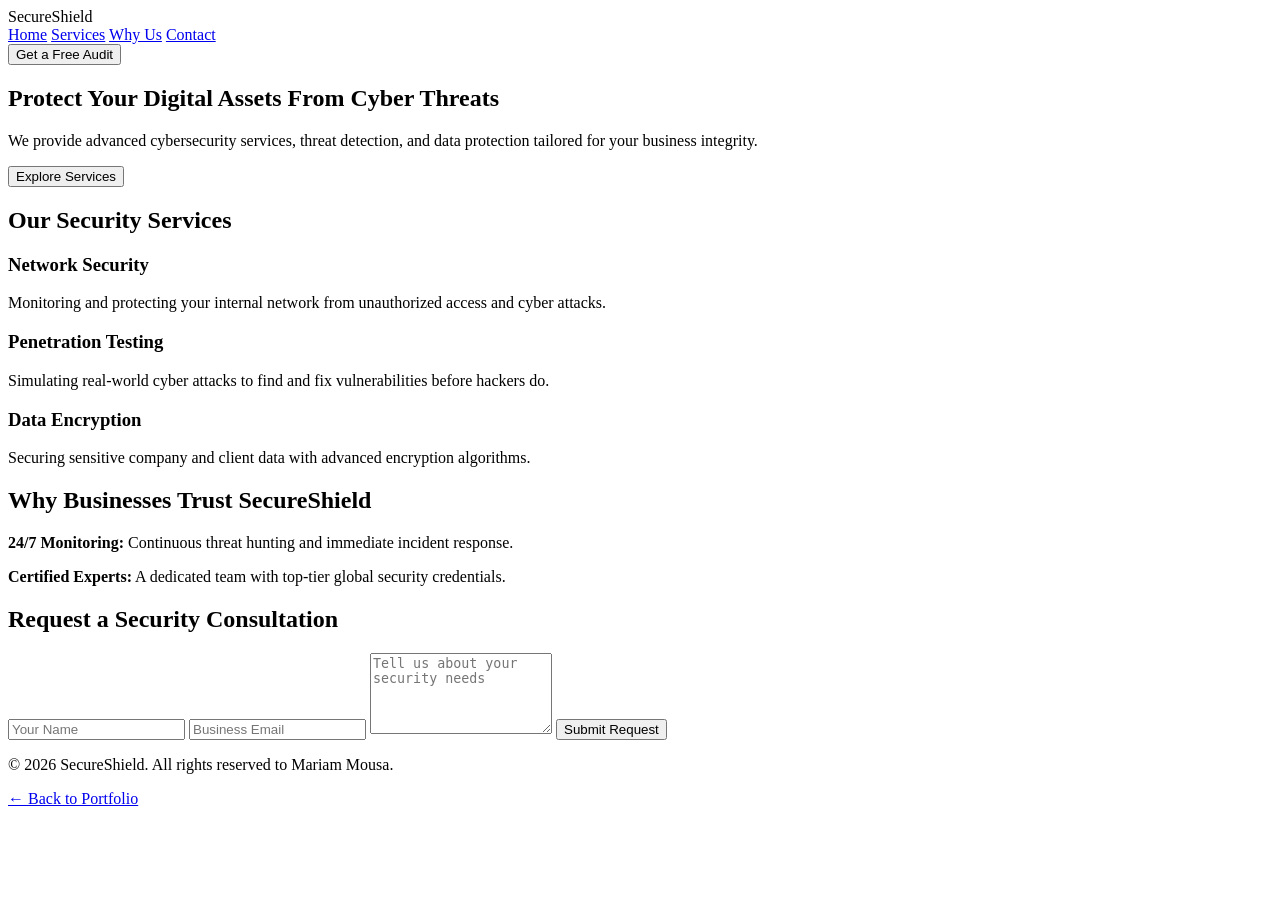
==== index.html @ 110f4a55 "Change stylesheet link from CyberS.css to cyber.css" ====
<!DOCTYPE html>
<html lang="en">
<head>
    <meta charset="UTF-8">
    <meta name="viewport" content="width=device-width, initial-scale=1.0">
    <title>SecureShield | Cybersecurity Solutions</title>
    <link rel="stylesheet" href="cyber.css">
</head>
<body>

    <!-- Header Section -->
    <header>
        <div class="logo">Secure<span>Shield</span></div>
        <nav>
            <a href="#hero">Home</a>
            <a href="#services">Services</a>
            <a href="#why-us">Why Us</a>
            <a href="#contact">Contact</a>
        </nav>
        <button class="btn-nav">Get a Free Audit</button>
    </header>

    <!-- Hero Section -->
    <section id="hero">
        <div class="hero-text">
            <h1>Protect Your Digital Assets From Cyber Threats</h1>
            <p>We provide advanced cybersecurity services, threat detection, and data protection tailored for your business integrity.</p>
            <button class="btn-main">Explore Services</button>
        </div>
    </section>

    <!-- Services Section -->
    <section id="services">
        <h2>Our Security Services</h2>
        <div class="services-grid">
            <div class="service-card">
                <h3>Network Security</h3>
                <p>Monitoring and protecting your internal network from unauthorized access and cyber attacks.</p>
            </div>
            <div class="service-card">
                <h3>Penetration Testing</h3>
                <p>Simulating real-world cyber attacks to find and fix vulnerabilities before hackers do.</p>
            </div>
            <div class="service-card">
                <h3>Data Encryption</h3>
                <p>Securing sensitive company and client data with advanced encryption algorithms.</p>
            </div>
        </div>
    </section>

    <!-- Why Choose Us Section -->
    <section id="why-us">
        <h2>Why Businesses Trust SecureShield</h2>
        <div class="features">
            <p><strong>24/7 Monitoring:</strong> Continuous threat hunting and immediate incident response.</p>
            <p><strong>Certified Experts:</strong> A dedicated team with top-tier global security credentials.</p>
        </div>
    </section>

    <!-- Contact Section -->
    <section id="contact">
        <h2>Request a Security Consultation</h2>
        <form>
            <input type="text" placeholder="Your Name" required>
            <input type="email" placeholder="Business Email" required>
            <textarea placeholder="Tell us about your security needs" rows="5" required></textarea>
            <button type="submit">Submit Request</button>
        </form>
    </section>

    <!-- Footer Section -->
    <footer>
        <p>&copy; 2026 SecureShield. All rights reserved to Mariam Mousa.</p>
        <a href="Portfolio.html" class="back-link">&larr; Back to Portfolio</a>
    </footer>

</body>
</html>
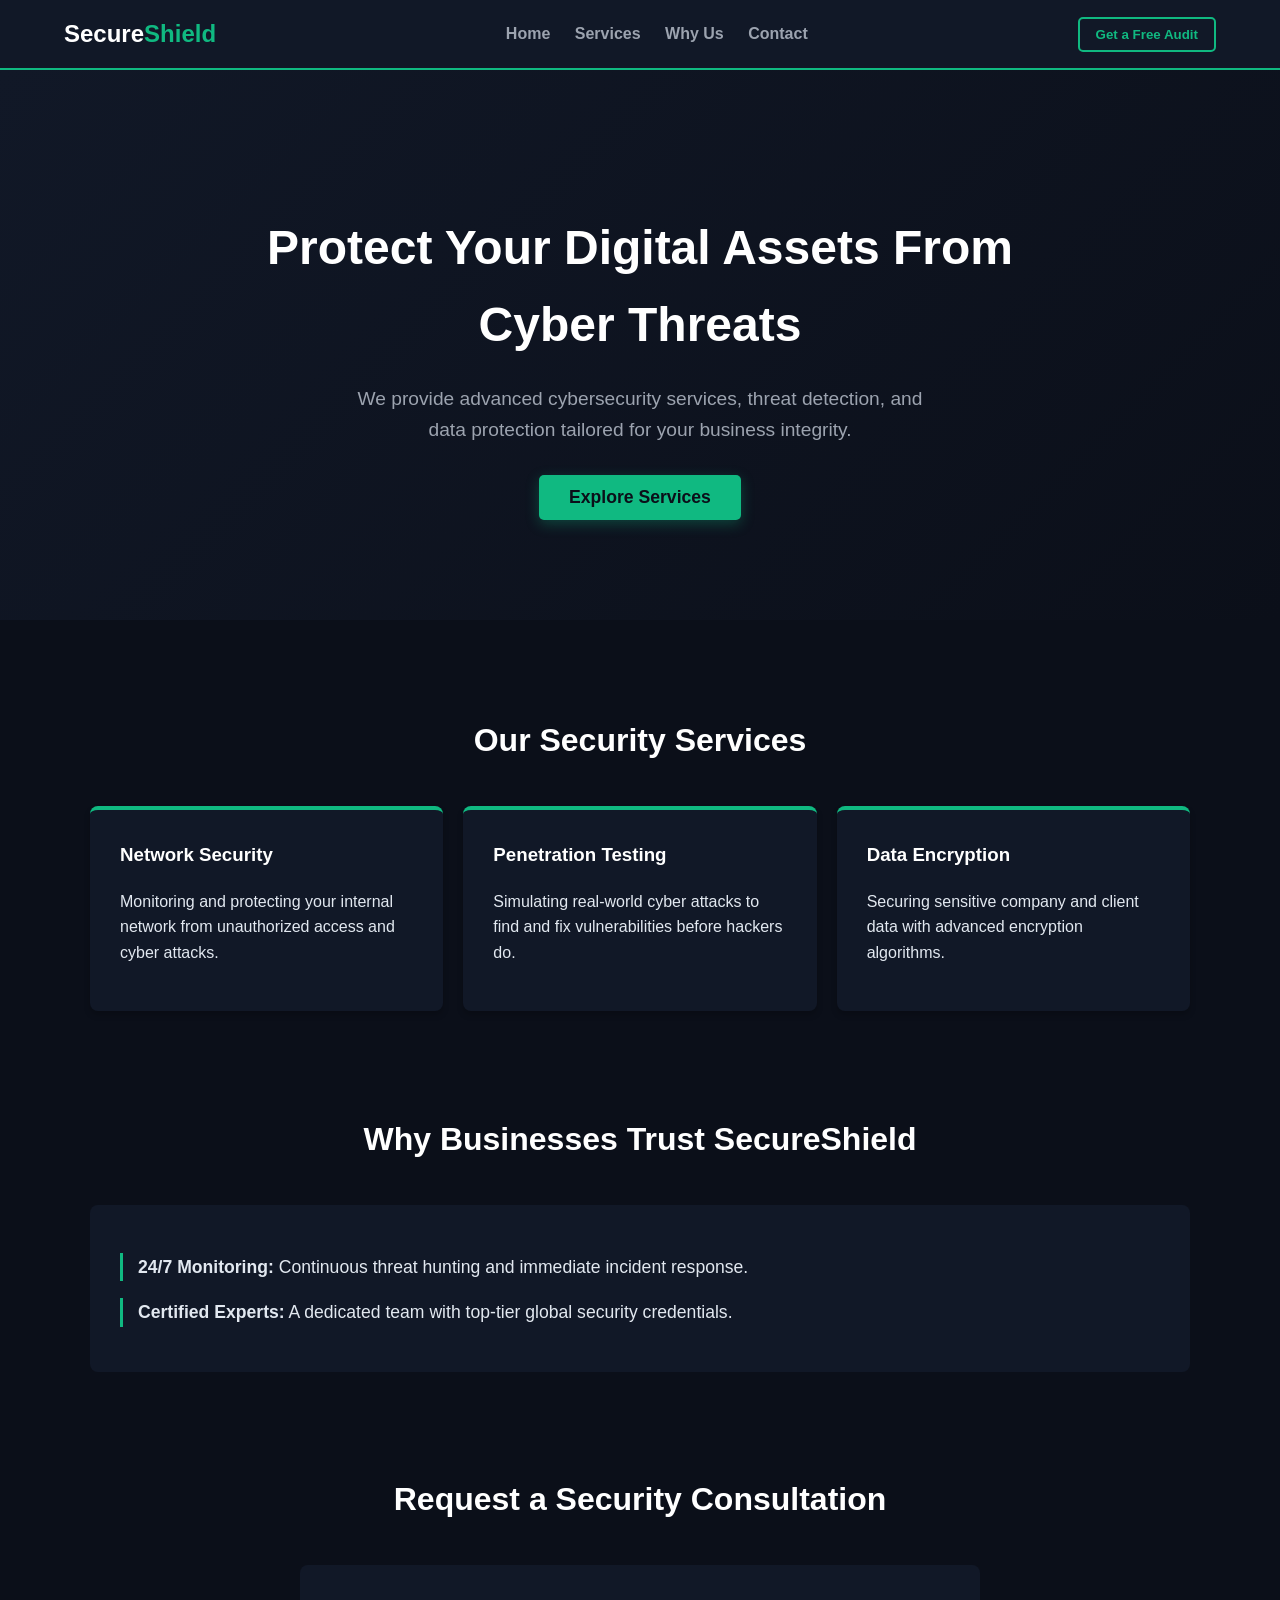
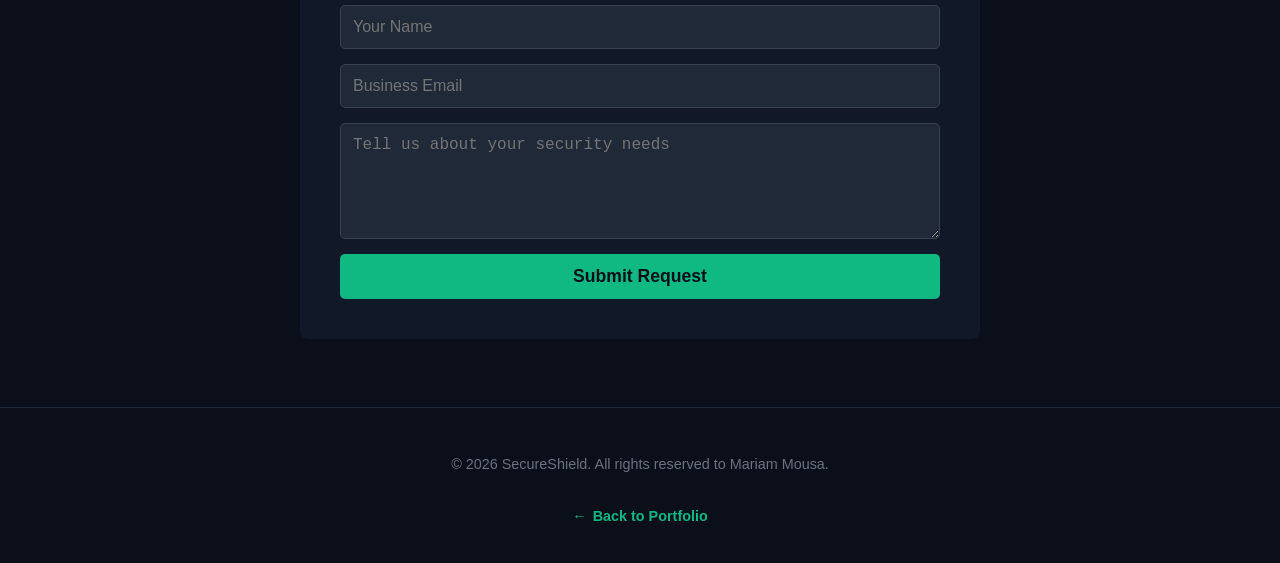
==== commit 61682bb8: "Refactor index.html by removing comments and updating links Removed comment sections for header, her" ====
--- a/index.html
+++ b/index.html
@@ -8,7 +8,6 @@
 </head>
 <body>
 
-    <!-- Header Section -->
     <header>
         <div class="logo">Secure<span>Shield</span></div>
         <nav>
@@ -20,7 +19,6 @@
         <button class="btn-nav">Get a Free Audit</button>
     </header>
 
-    <!-- Hero Section -->
     <section id="hero">
         <div class="hero-text">
             <h1>Protect Your Digital Assets From Cyber Threats</h1>
@@ -28,8 +26,7 @@
             <button class="btn-main">Explore Services</button>
         </div>
     </section>
-
-    <!-- Services Section -->
+    
     <section id="services">
         <h2>Our Security Services</h2>
         <div class="services-grid">
@@ -48,7 +45,6 @@
         </div>
     </section>
 
-    <!-- Why Choose Us Section -->
     <section id="why-us">
         <h2>Why Businesses Trust SecureShield</h2>
         <div class="features">
@@ -57,7 +53,6 @@
         </div>
     </section>
 
-    <!-- Contact Section -->
     <section id="contact">
         <h2>Request a Security Consultation</h2>
         <form>
@@ -68,10 +63,10 @@
         </form>
     </section>
 
-    <!-- Footer Section -->
     <footer>
         <p>&copy; 2026 SecureShield. All rights reserved to Mariam Mousa.</p>
-        <a href="Portfolio.html" class="back-link">&larr; Back to Portfolio</a>
+          <a href="https://mariam-mousa223.github.io/Portfolio/" class="back-link">Back to Portfolio</a>
+
     </footer>
 
 </body>
--- a/cyber.css
+++ b/cyber.css
@@ -0,0 +1,236 @@
+body {
+    margin: 0;
+    padding: 0;
+    font-family: 'Segoe UI', Tahoma, Geneva, Verdana, sans-serif;
+    background-color: #0b0f19;
+    color: #e2e8f0;
+    line-height: 1.6;
+}
+
+header {
+    background-color: #111827;
+    padding: 15px 5%;
+    display: flex;
+    justify-content: space-between;
+    align-items: center;
+    border-bottom: 2px solid #10b981;
+    position: sticky;
+    top: 0;
+    z-index: 100;
+}
+
+.logo {
+    font-size: 1.5rem;
+    font-weight: 700;
+    color: #ffffff;
+}
+
+.logo span {
+    color: #10b981;
+}
+
+nav a {
+    color: #9ca3af;
+    text-decoration: none;
+    margin-left: 20px;
+    font-weight: 600;
+    transition: color 0.3s;
+}
+
+nav a:hover {
+    color: #10b981;
+}
+
+.btn-nav {
+    background: transparent;
+    border: 2px solid #10b981;
+    color: #10b981;
+    padding: 8px 16px;
+    border-radius: 5px;
+    cursor: pointer;
+    font-weight: 600;
+    transition: all 0.3s;
+}
+
+.btn-nav:hover {
+    background: #10b981;
+    color: #0b0f19;
+}
+
+#hero {
+    background: linear-gradient(135deg, #111827, #0b0f19);
+    padding: 100px 5%;
+    text-align: center;
+}
+
+#hero h1 {
+    font-size: 3rem;
+    color: #ffffff;
+    margin-bottom: 20px;
+    max-width: 800px;
+    margin-left: auto;
+    margin-right: auto;
+}
+
+#hero p {
+    font-size: 1.2rem;
+    color: #9ca3af;
+    max-width: 600px;
+    margin: 0 auto 30px auto;
+}
+
+.btn-main {
+    background: #10b981;
+    color: #0b0f19;
+    border: none;
+    padding: 12px 30px;
+    font-size: 1.1rem;
+    border-radius: 5px;
+    cursor: pointer;
+    font-weight: 700;
+    box-shadow: 0 4px 14px rgba(16, 185, 129, 0.3);
+    transition: transform 0.3s;
+}
+
+.btn-main:hover {
+    transform: translateY(-3px);
+}
+
+#services, #why-us, #contact {
+    padding: 8px 5%;
+    max-width: 1100px;
+    margin: 60px auto;
+}
+
+section h2 {
+    text-align: center;
+    font-size: 2rem;
+    color: #ffffff;
+    margin-bottom: 40px;
+}
+
+.services-grid {
+    display: flex;
+    gap: 20px;
+    flex-wrap: wrap;
+}
+
+.service-card {
+    flex: 1;
+    min-width: 280px;
+    background-color: #111827;
+    padding: 30px;
+    border-radius: 8px;
+    border-top: 4px solid #10b981;
+    box-shadow: 0 4px 6px rgba(0, 0, 0, 0.2);
+    transition: transform 0.3s;
+}
+
+.service-card:hover {
+    transform: translateY(-5px);
+}
+
+.service-card h3 {
+    color: #ffffff;
+    margin-top: 0;
+}
+
+.features {
+    background-color: #111827;
+    padding: 30px;
+    border-radius: 8px;
+}
+
+.features p {
+    font-size: 1.1rem;
+    margin-bottom: 15px;
+    border-left: 3px solid #10b981;
+    padding-left: 15px;
+}
+
+form {
+    background-color: #111827;
+    padding: 40px;
+    border-radius: 8px;
+    max-width: 600px;
+    margin: 0 auto;
+    display: flex;
+    flex-direction: column;
+    gap: 15px;
+}
+
+form input, form textarea {
+    background-color: #1f2937;
+    border: 1px solid #374151;
+    color: #ffffff;
+    padding: 12px;
+    border-radius: 5px;
+    font-size: 1rem;
+}
+
+form input:focus, form textarea:focus {
+    outline: none;
+    border-color: #10b981;
+}
+
+form button {
+    background: #10b981;
+    color: #0b0f19;
+    border: none;
+    padding: 12px;
+    font-size: 1.1rem;
+    font-weight: 700;
+    border-radius: 5px;
+    cursor: pointer;
+    transition: background 0.3s;
+}
+
+form button:hover {
+    background: #059669;
+}
+
+footer {
+    text-align: center;
+    padding: 30px;
+    background-color: #0b0f19;
+    color: #6b7280;
+    font-size: 0.9rem;
+    border-top: 1px solid #1f2937;
+}
+
+.back-link {
+    display: inline-block;
+    margin-top: 15px;
+    color: #10b981;
+    text-decoration: none;
+    font-weight: 600;
+}
+
+.back-link:hover {
+    text-decoration: underline;
+}
+
+.back-link {
+    display: inline-block;
+    margin-top: 15px;
+    margin-left: 0px;
+    color: #10b981;
+    text-decoration: none;
+    font-weight: 600;
+    
+}
+
+.back-link:hover {
+    text-decoration: underline;
+}
+.back-link::before {
+  content: "← "; 
+  margin-right: 6px; 
+  display: inline-block;
+  transition: transform 0.2s ease; 
+}
+
+
+.back-link:hover::before {
+  transform: translateX(-4px); 
+}
